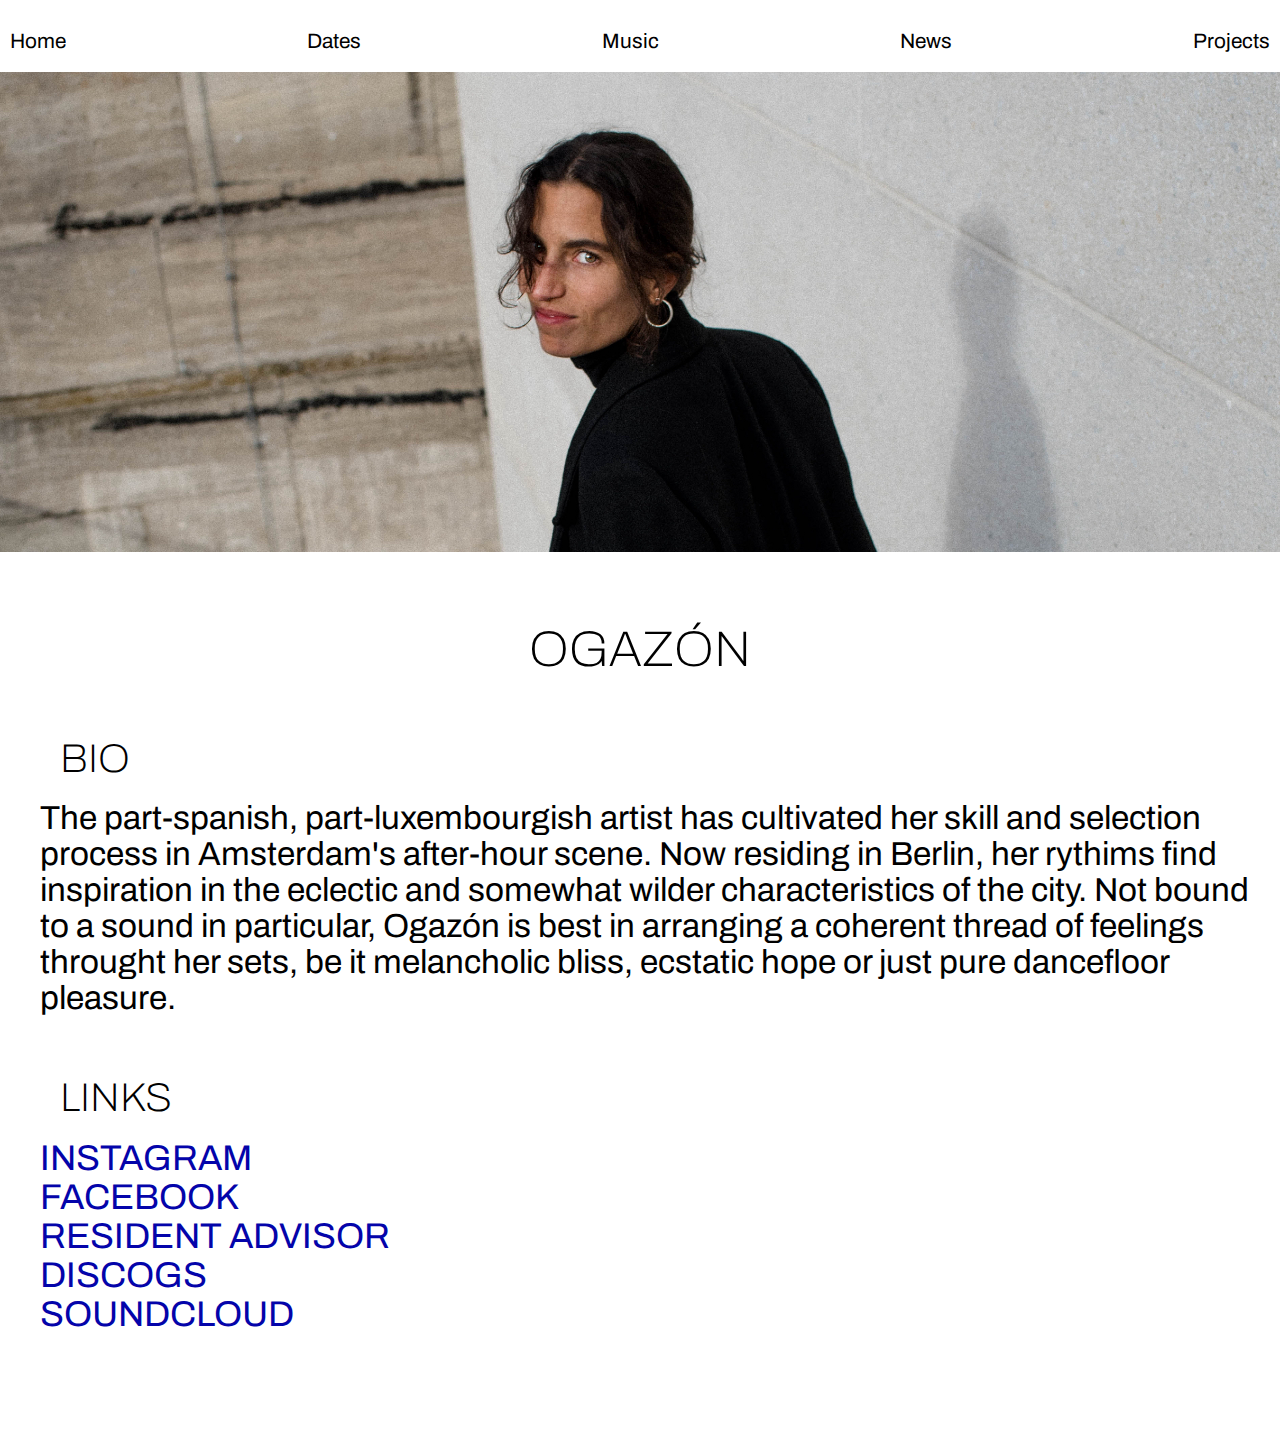
==== about.html @ 8d4702bf "added all edits" ====
<!DOCTYPE html>
<html lang="en">
  <head>
    <meta charset="UTF-8">
    <meta http-equiv="X-UA-Compatible" content="IE=edge">
    <meta name="viewport" content="width=device-width, initial-scale=1.0">
    <title>Ogazón</title>
    <link rel="stylesheet" href="styles.css">
</head>
  <body>
    <div class="navbar">
      <a href="index.html" class="navbar__links">Home</a>
      <a href="dates.html" class="navbar__links">Dates</a>
      <a href="music.html" class="navbar__links">Music</a>
      <a href="news.html" class="navbar__links">News</a>
      <a href="projects.html" class="navbar__links">Projects</a>
    </div>
    <div class="dates-img" id="em1"><img src="./images/Oggy_crop2.jpeg"  alt="Ogazón" loading="Ogazón_Photography"></div>
        <h1 style="padding-bottom: 0px; padding-top: 70px;"> OGAZÓN</h1>

        <div>
          <ul class="news" style="text-align:left; font-size: 1.6rem;">
            <h2 style="padding-left:20px"> BIO</h2>      
            <p>The part-spanish, part-luxembourgish artist has cultivated her skill and selection process in Amsterdam's after-hour scene. Now residing in Berlin, her rythims find inspiration in the eclectic and somewhat wilder characteristics of the city. Not bound to a sound in particular, Ogazón is best in arranging a coherent thread of feelings throught her sets, be it melancholic bliss, ecstatic hope or just pure dancefloor pleasure.</p>
            
          </ul>

          <ul class="social-links"></ul>

          <ul class="news" style="text-align: left; font-size: 1.6rem; padding-bottom: 100px;">
            <h2 style="padding-left:20px"> LINKS</h2>
            <li><a style="color:rgb(4, 4, 170);"href="https://www.instagram.com/ogazon.dj/">INSTAGRAM</a></li>
            <li><a style="color:rgb(4, 4, 170);";href="https://www.facebook.com/ogazon.music/"> FACEBOOK</a></li>
            <li><a style="color:rgb(4, 4, 170);"href="https://ra.co/dj/ogazon">RESIDENT ADVISOR</a></li>
            <li><a style="color: rgb(4, 4, 170);" href="https://www.discogs.com/user/nath.ogazon/collection?header=1">DISCOGS</a>
            <li><a style="color: rgb(4, 4, 170);" href="https://on.soundcloud.com/ndbtu"> SOUNDCLOUD</a></li>
         
          </ul>
   </div>
---- styles.css ----
@import url('https://fonts.googleapis.com/css2?family=Archivo:wght@100&display=swap');

* {
  box-sizing: border-box;
  margin:0;
  padding: 0;
  font-family: 'Archivo', sans-serif;
  overflow-x: hidden; /* Hide horizontal scrollbar */
}

body{
  color: white;
}

p{
  color: black;
}
.body-index{
  color: white;
  background-image: url(./images/img_2.jpg);
  background-attachment: fixed;
  background-position: center;
  background-repeat: no-repeat;
  background-size: cover;
  margin:0;
}

.navbar{
  display: flex; 
  justify-content: space-between; 
  background-color: none; 
  padding-top: 30px;
  padding-left: 10px;
  padding-right: 10px;
} 

h1 {
  color:black;
  text-align: center;
  padding-top: 150px;
  padding-bottom: 40px;
  font-size: 50px;
  font-weight: lighter;
}

ul {
  list-style-type: none;
}

li{
  font-size: 2.8vw;
}


.h1_dates{
  font-size: 3vw;
  padding-top: 30px;
  padding-bottom: 0px;
}

h2{
  color: black;
  padding-top: 60px;
  font-size: 40px;
  font-weight: lighter;
  padding-bottom: 20px;
}

@media screen and (min-width: 768px) {
  html {
    font-size: 110%;
  }
}

@media screen and (min-width: 1024px) {
  html {
    font-size: 120%;
  }
}

@media screen and (min-width: 1200px) {
  html {
    font-size: 130%;
  }
}

.dates {
  margin: auto;
  width: 100%; 
  padding-left: 100px;
  padding-right: 90px;
  padding-top: 20px;
}


.news {
  color: black;
}


a:hover[href="about.html"] {
  /* link to specific website */
  color: white;
  background-color: black;
}

a:link {
  color: black;
  text-decoration: none;
}

a:visited {
  color: black;
  text-decoration: none;
}

/* mouse over link */
a:hover {
  color:rgb(4, 4, 170);
}

/* selected link */
a:active {
  color: grey;
}

.music_links{
  text-align:right; 
  font-size:50px;
  display: flex;
}

.container {
  display: flex;
  flex-direction: column;
  align-items:center;
  text-align: center;;
}

.insta-grid{
  padding-top: 30px;
}

.news{
  padding-left: 40px;
}

  .flex-container {
    display: flex;
    justify-content: space-around;
    flex-wrap: wrap;
  }
  
  .flex-item-left {
    flex: 50%;
  }
  
  .flex-item-right {
    flex: 50%;
  }
  
  /* Responsive layout - makes a one column layout instead of a two-column layout */
  @media (max-width: 800px) {
    .flex-item-right, .flex-item-left {
      flex: 100%;
    }
  }


  .responsive-iframe {
    position: absolute;
    top: 0;
    left: 0;
    bottom: 0;
    right: 0;
    width: 100%;
    height: 100%;
    border: none;
  }
  


  .image-grid{
    display: flex;
    flex-wrap: wrap;
    gap:3px;
  }
  
  li-img {
    height: 40vh;
    flex-grow: 1;
  }
  
  img {
    max-height: 100%;
    min-width: 100%;
    object-fit: cover;
    vertical-align: bottom;
  }

  li:last-child {
    flex-grow: 10;
  }

  .homepage-button{
    color:white;
    font-size: 60px;
    border: solid 2px;
    padding: 30px;
    border-radius: 50px;
  }

  .content-index {
    width: 100%;
    height: 100%;
    width: 100vw;
    height: 100vh;
    text-align: center;
    vertical-align: middle;
    display: flex;
    justify-content: center;
    align-items: center;
  }


  .dates-img{
    height: 500px;
    padding-top: 20px;
  }

  
  .image-gallery {
    display: flex;
    flex-wrap: wrap;
    justify-content: center;
    gap: 10px;
  }
  
  .image-gallery > li {
    flex-basis: 350px; /* width: 350px; */
  }
  
  .image-gallery li img {
    object-fit: cover;
    max-width: 100%;
    height: auto;
    vertical-align: middle;
    border-radius: 5px;
  }
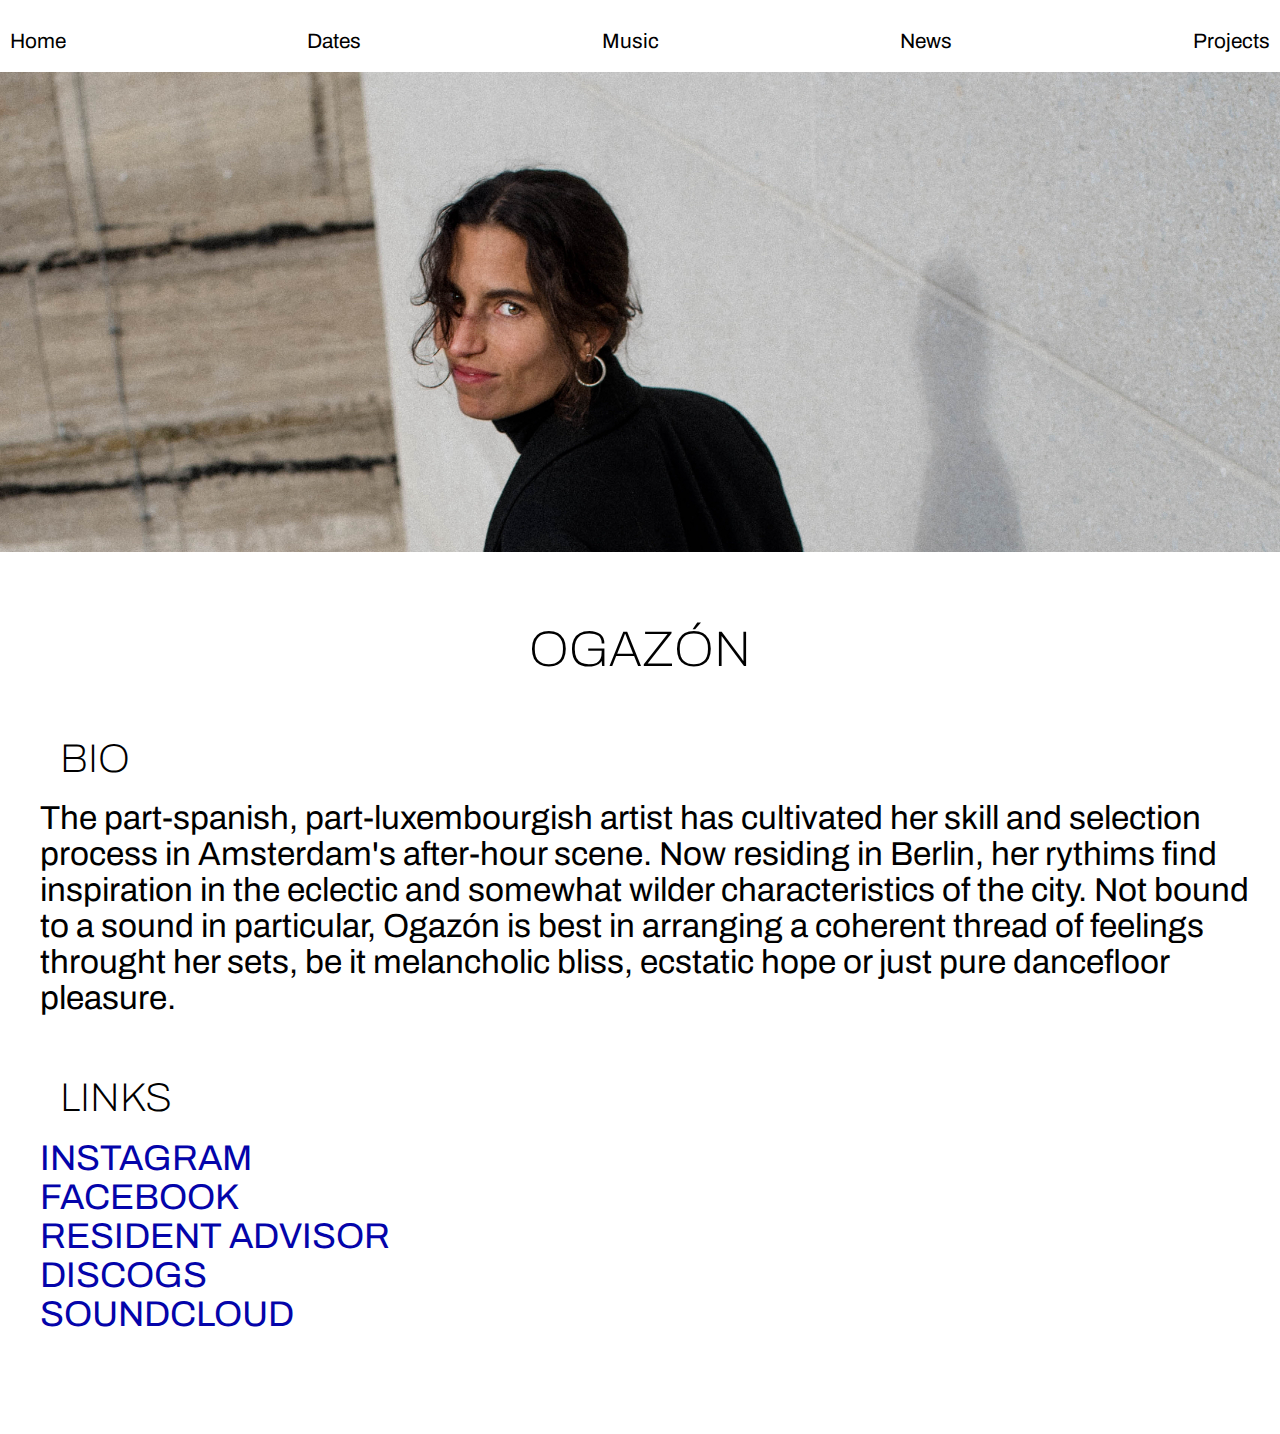
==== commit f4617b07: "added new pics" ====
--- a/about.html
+++ b/about.html
@@ -15,7 +15,7 @@
       <a href="news.html" class="navbar__links">News</a>
       <a href="projects.html" class="navbar__links">Projects</a>
     </div>
-    <div class="dates-img" id="em1"><img src="./images/Oggy_crop2.jpeg"  alt="Ogazón" loading="Ogazón_Photography"></div>
+    <div class="dates-img" id="em1" style="object-fit: cover; object-position: 100% 0;"><img src="./images/Oggy_crop2.jpeg"  alt="Ogazón" loading="Ogazón_Photography"></div>
         <h1 style="padding-bottom: 0px; padding-top: 70px;"> OGAZÓN</h1>
 
         <div>
--- a/styles.css
+++ b/styles.css
@@ -48,12 +48,12 @@
 }
 
 li{
-  font-size: 2.8vw;
+  font-size: 2.8vmax;
 }
 
 
 .h1_dates{
-  font-size: 3vw;
+  font-size: 3.2vmax;
   padding-top: 30px;
   padding-bottom: 0px;
 }
@@ -85,10 +85,9 @@
 }
 
 .dates {
-  margin: auto;
   width: 100%; 
-  padding-left: 100px;
-  padding-right: 90px;
+  padding-left: 10%;
+  padding-right: 10%;
   padding-top: 20px;
 }
 
@@ -96,7 +95,6 @@
 .news {
   color: black;
 }
-
 
 a:hover[href="about.html"] {
   /* link to specific website */
@@ -195,7 +193,6 @@
     max-height: 100%;
     min-width: 100%;
     object-fit: cover;
-    vertical-align: bottom;
   }
 
   li:last-child {
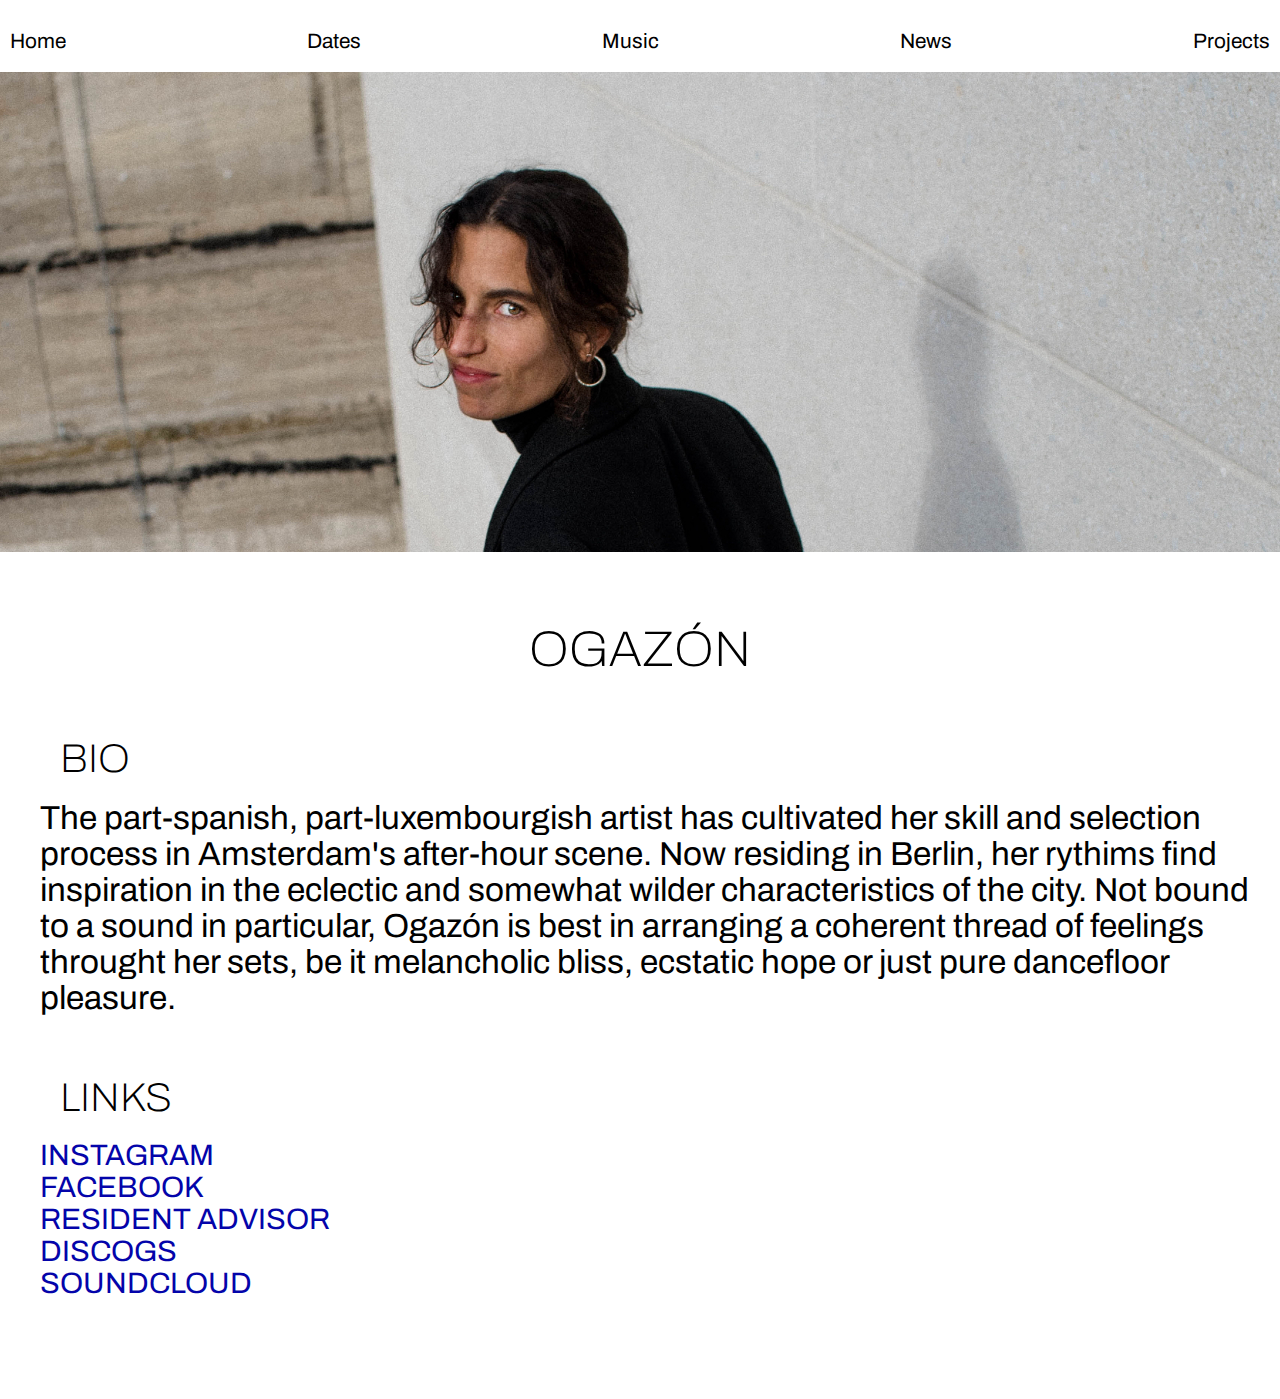
==== commit abbc5fcd: "added favicon" ====
--- a/about.html
+++ b/about.html
@@ -5,6 +5,7 @@
     <meta http-equiv="X-UA-Compatible" content="IE=edge">
     <meta name="viewport" content="width=device-width, initial-scale=1.0">
     <title>Ogazón</title>
+    <link rel="icon" type="image/x-icon" href="./images/vinyl.png">
     <link rel="stylesheet" href="styles.css">
 </head>
   <body>
--- a/styles.css
+++ b/styles.css
@@ -48,7 +48,7 @@
 }
 
 li{
-  font-size: 2.8vmax;
+  font-size: 2.3vmax;
 }
 
 
@@ -86,8 +86,8 @@
 
 .dates {
   width: 100%; 
-  padding-left: 10%;
-  padding-right: 10%;
+  padding-left: 5%;
+  padding-right: 5%;
   padding-top: 20px;
 }
 
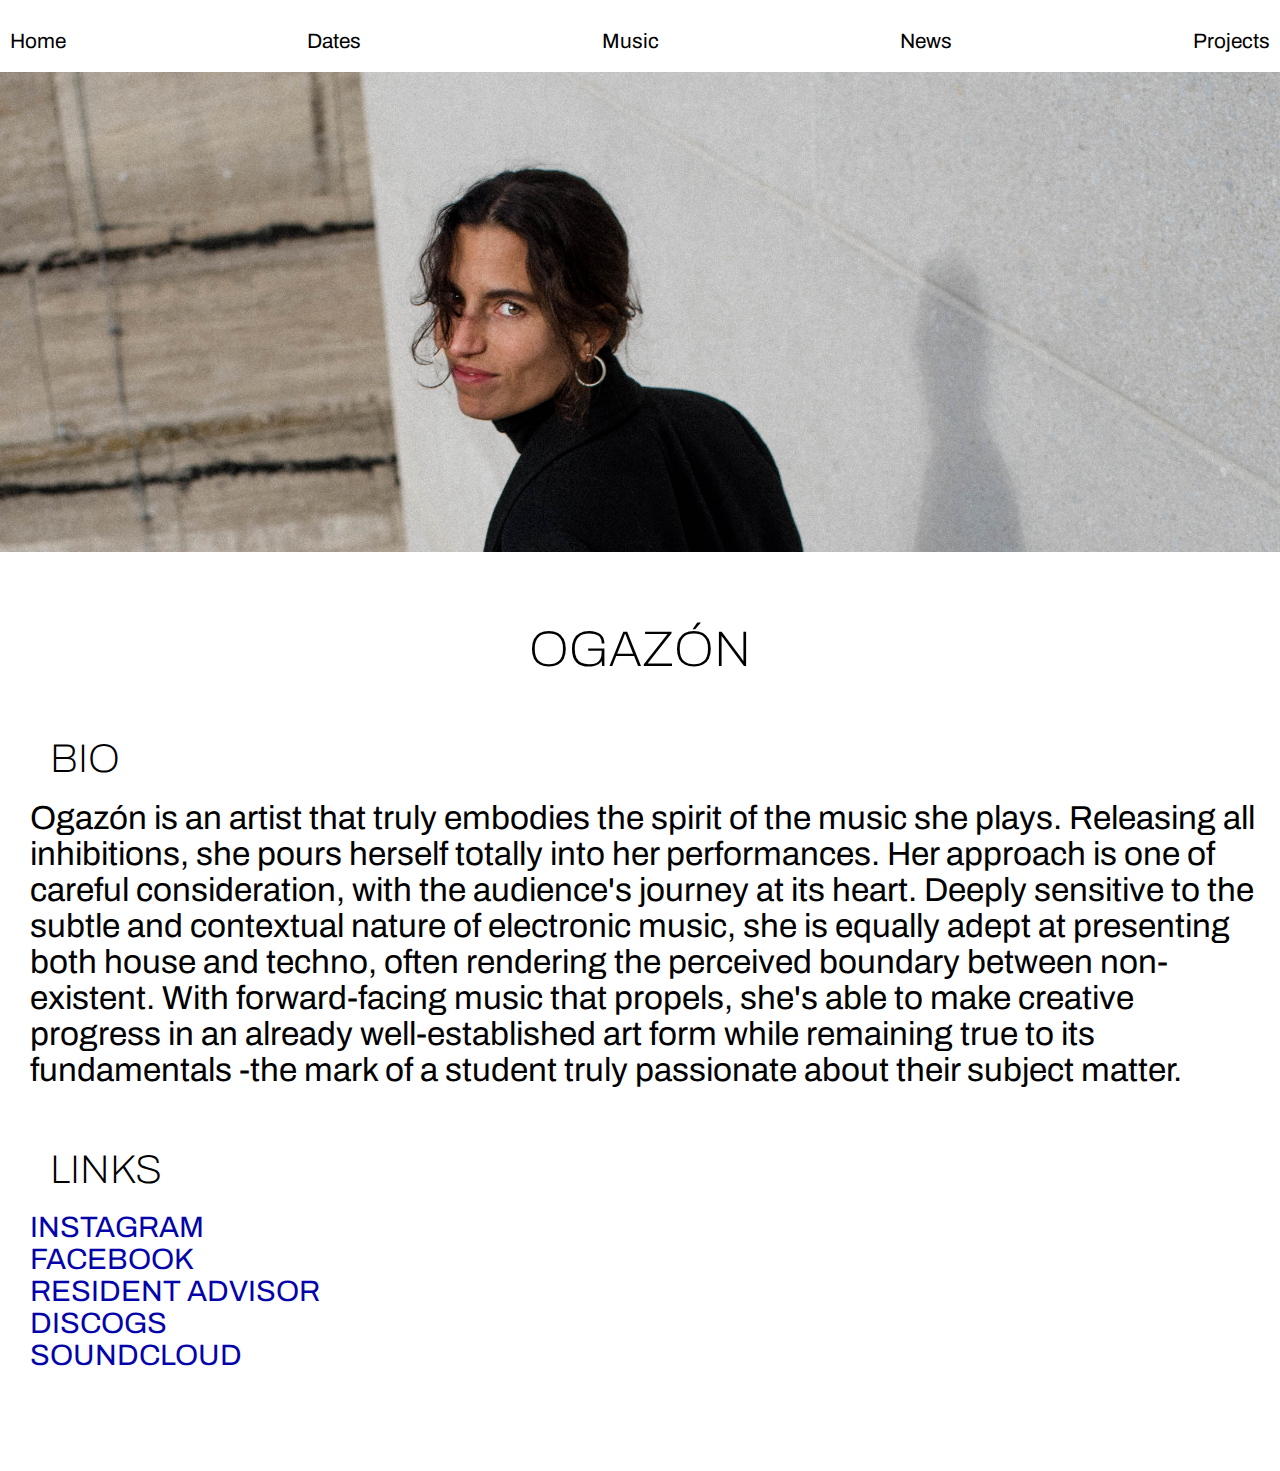
==== commit eb06cc10: "added new bio" ====
--- a/about.html
+++ b/about.html
@@ -22,7 +22,9 @@
         <div>
           <ul class="news" style="text-align:left; font-size: 1.6rem;">
             <h2 style="padding-left:20px"> BIO</h2>      
-            <p>The part-spanish, part-luxembourgish artist has cultivated her skill and selection process in Amsterdam's after-hour scene. Now residing in Berlin, her rythims find inspiration in the eclectic and somewhat wilder characteristics of the city. Not bound to a sound in particular, Ogazón is best in arranging a coherent thread of feelings throught her sets, be it melancholic bliss, ecstatic hope or just pure dancefloor pleasure.</p>
+            <p>Ogazón is an artist that truly embodies the spirit of the music she plays. Releasing all inhibitions, she pours herself totally into her performances. Her approach is one of careful consideration, with the audience's journey at its heart. Deeply sensitive to the subtle and contextual nature of electronic music, she is equally adept at presenting both house and techno, often rendering the perceived boundary between non-existent.
+
+            With forward-facing music that propels, she's able to make creative progress in an already well-established art form while remaining true to its fundamentals -the mark of a student truly passionate about their subject matter.</p>
             
           </ul>
 
--- a/styles.css
+++ b/styles.css
@@ -86,14 +86,9 @@
 
 .dates {
   width: 100%; 
-  padding-left: 5%;
+  padding-left: 12%;
   padding-right: 5%;
   padding-top: 20px;
-}
-
-
-.news {
-  color: black;
 }
 
 a:hover[href="about.html"] {
@@ -140,7 +135,9 @@
 }
 
 .news{
-  padding-left: 40px;
+  padding-left: 30px;
+  padding-right: 15px;
+  color: black;
 }
 
   .flex-container {
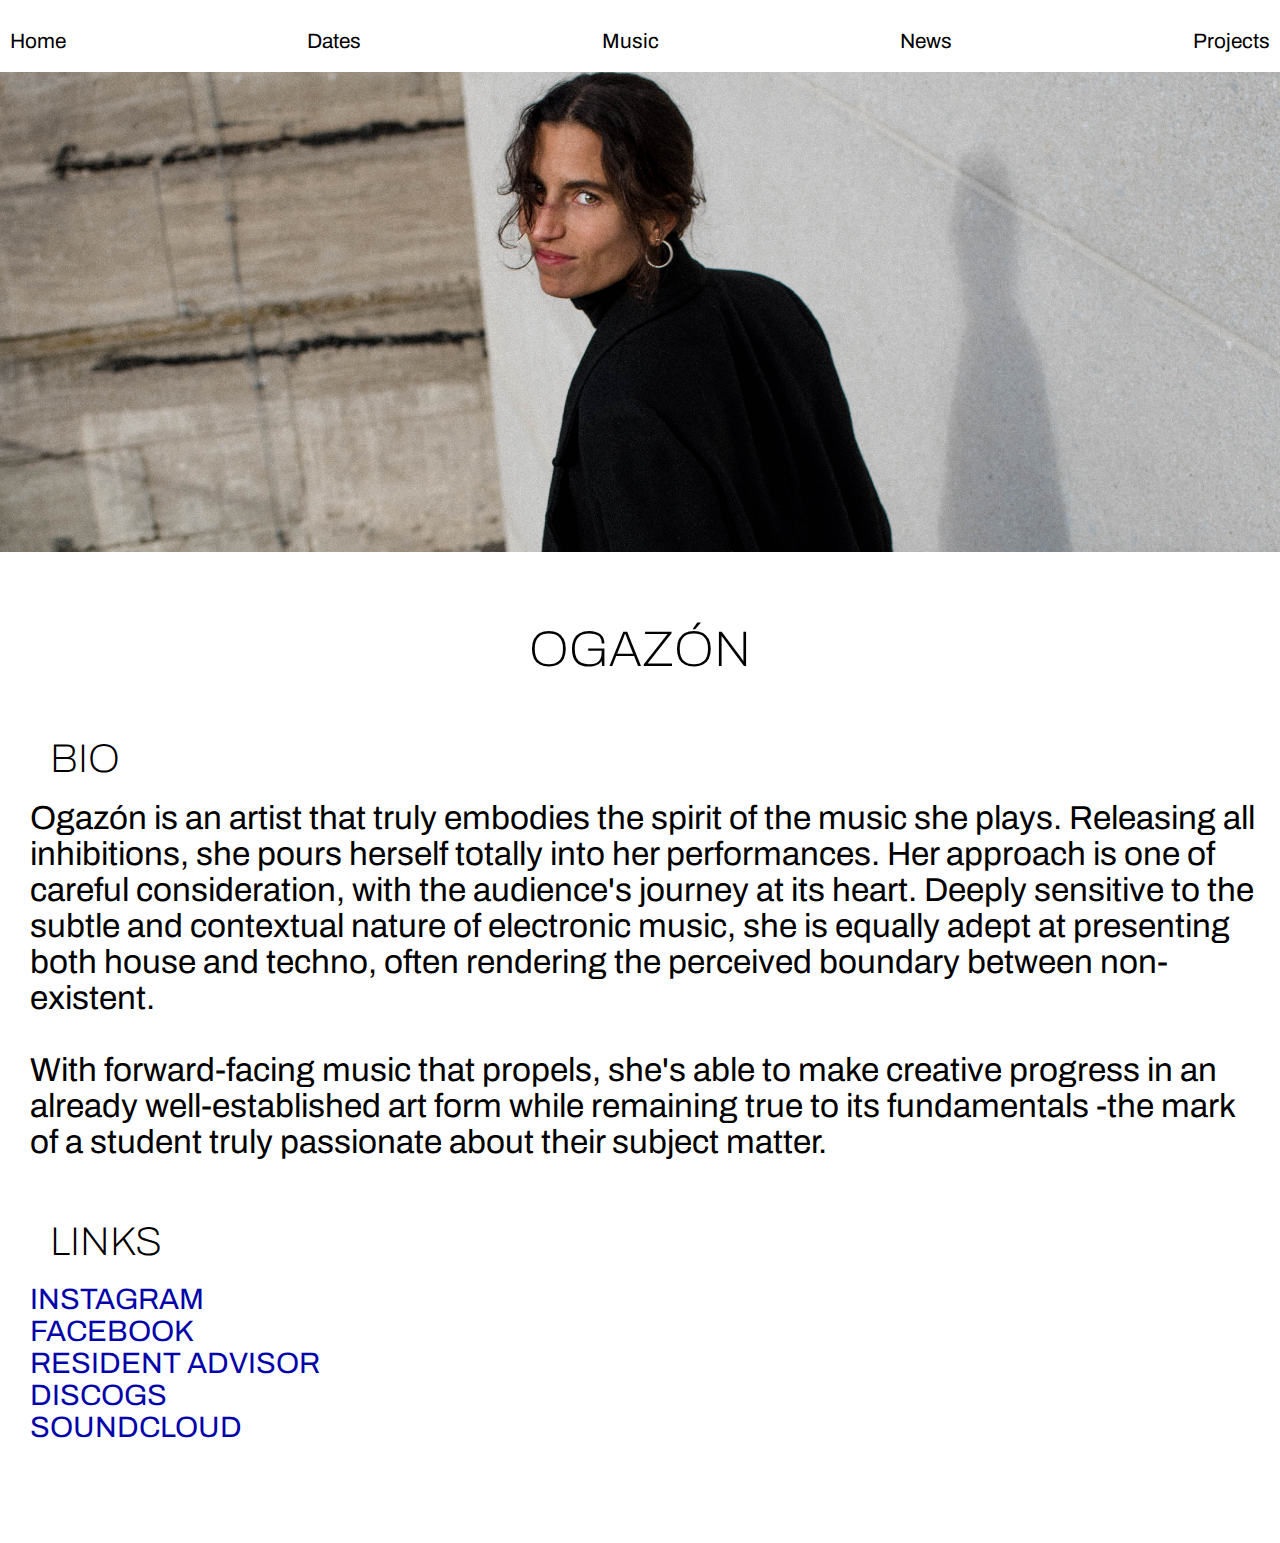
==== commit 08f31c94: "changed pic position (no more scrollbar)" ====
--- a/about.html
+++ b/about.html
@@ -16,14 +16,16 @@
       <a href="news.html" class="navbar__links">News</a>
       <a href="projects.html" class="navbar__links">Projects</a>
     </div>
-    <div class="dates-img" id="em1" style="object-fit: cover; object-position: 100% 0;"><img src="./images/Oggy_crop2.jpeg"  alt="Ogazón" loading="Ogazón_Photography"></div>
+    <div  id="em1"><img src="./images/Oggy_crop3.jpeg" style="max-height:500px; padding-top:20px; max-width: 100%; position:relative;width:100%;display:flex;justify-content:left;align-items:center;" alt="Ogazón" loading="Ogazón_Photography"></div>
         <h1 style="padding-bottom: 0px; padding-top: 70px;"> OGAZÓN</h1>
 
         <div>
           <ul class="news" style="text-align:left; font-size: 1.6rem;">
             <h2 style="padding-left:20px"> BIO</h2>      
             <p>Ogazón is an artist that truly embodies the spirit of the music she plays. Releasing all inhibitions, she pours herself totally into her performances. Her approach is one of careful consideration, with the audience's journey at its heart. Deeply sensitive to the subtle and contextual nature of electronic music, she is equally adept at presenting both house and techno, often rendering the perceived boundary between non-existent.
-
+<br>
+   
+<br>
             With forward-facing music that propels, she's able to make creative progress in an already well-established art form while remaining true to its fundamentals -the mark of a student truly passionate about their subject matter.</p>
             
           </ul>
--- a/styles.css
+++ b/styles.css
@@ -190,6 +190,8 @@
     max-height: 100%;
     min-width: 100%;
     object-fit: cover;
+    display: flex;
+
   }
 
   li:last-child {
@@ -220,6 +222,8 @@
   .dates-img{
     height: 500px;
     padding-top: 20px;
+    max-width: 100%;
+
   }
 
   
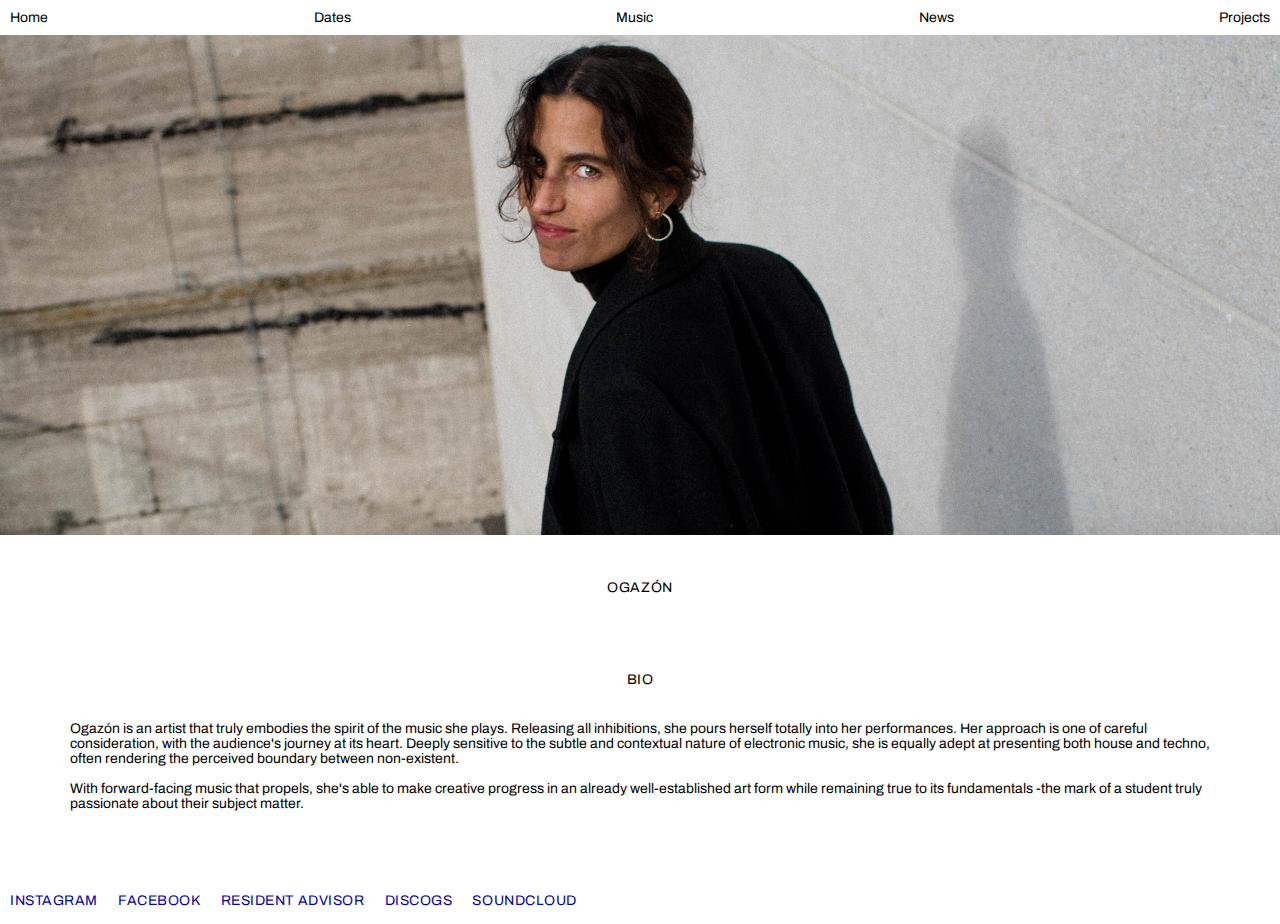
==== commit 079c5e87: "changed style" ====
--- a/about.html
+++ b/about.html
@@ -16,29 +16,31 @@
       <a href="news.html" class="navbar__links">News</a>
       <a href="projects.html" class="navbar__links">Projects</a>
     </div>
-    <div  id="em1"><img src="./images/Oggy_crop3.jpeg" style="max-height:500px; padding-top:20px; max-width: 100%; position:relative;width:100%;display:flex;justify-content:left;align-items:center;" alt="Ogazón" loading="Ogazón_Photography"></div>
-        <h1 style="padding-bottom: 0px; padding-top: 70px;"> OGAZÓN</h1>
+    <div  id="em1"><img src="./images/Oggy_crop3.jpeg" style="max-height:500px; max-width: 100%; position:relative;width:100%;display:flex;justify-content:left;align-items:center;" alt="Ogazón" loading="Ogazón_Photography"></div>
+        <h1 style="padding-bottom: 0px; padding-top: 70px; padding-bottom: 0px; padding-top: 40px; text-align:center"> OGAZÓN</h1>
 
         <div>
           <ul class="news" style="text-align:left; font-size: 1.6rem;">
-            <h2 style="padding-left:20px"> BIO</h2>      
-            <p>Ogazón is an artist that truly embodies the spirit of the music she plays. Releasing all inhibitions, she pours herself totally into her performances. Her approach is one of careful consideration, with the audience's journey at its heart. Deeply sensitive to the subtle and contextual nature of electronic music, she is equally adept at presenting both house and techno, often rendering the perceived boundary between non-existent.
+            <h1 class="news" style="padding-bottom: 0px; padding-top: 20px; text-align:center"> BIO</h1>   
+            <div style="text-align: center;">
+                <p style="margin: 1em 5em 1em; text-align: left;">Ogazón is an artist that truly embodies the spirit of the music she plays. Releasing all inhibitions, she pours herself totally into her performances. Her approach is one of careful consideration, with the audience's journey at its heart. Deeply sensitive to the subtle and contextual nature of electronic music, she is equally adept at presenting both house and techno, often rendering the perceived boundary between non-existent.
 <br>
    
 <br>
             With forward-facing music that propels, she's able to make creative progress in an already well-established art form while remaining true to its fundamentals -the mark of a student truly passionate about their subject matter.</p>
+          </div>
             
           </ul>
 
           <ul class="social-links"></ul>
 
-          <ul class="news" style="text-align: left; font-size: 1.6rem; padding-bottom: 100px;">
-            <h2 style="padding-left:20px"> LINKS</h2>
-            <li><a style="color:rgb(4, 4, 170);"href="https://www.instagram.com/ogazon.dj/">INSTAGRAM</a></li>
-            <li><a style="color:rgb(4, 4, 170);";href="https://www.facebook.com/ogazon.music/"> FACEBOOK</a></li>
-            <li><a style="color:rgb(4, 4, 170);"href="https://ra.co/dj/ogazon">RESIDENT ADVISOR</a></li>
-            <li><a style="color: rgb(4, 4, 170);" href="https://www.discogs.com/user/nath.ogazon/collection?header=1">DISCOGS</a>
-            <li><a style="color: rgb(4, 4, 170);" href="https://on.soundcloud.com/ndbtu"> SOUNDCLOUD</a></li>
-         
-          </ul>
+          <div class="list-container">
+            <ol class="horizontal-list">
+
+              <li><a style="color:rgb(4, 4, 170);"href="https://www.instagram.com/ogazon.dj/">INSTAGRAM</a></li>
+              <li><a style="color:rgb(4, 4, 170);";href="https://www.facebook.com/ogazon.music/"> FACEBOOK</a></li>
+              <li><a style="color:rgb(4, 4, 170);"href="https://ra.co/dj/ogazon">RESIDENT ADVISOR</a></li>
+              <li><a style="color: rgb(4, 4, 170);" href="https://www.discogs.com/user/nath.ogazon/collection?header=1">DISCOGS</a>
+              <li><a style="color: rgb(4, 4, 170);" href="https://on.soundcloud.com/ndbtu"> SOUNDCLOUD</a></li>
+          </ol>
    </div>--- a/styles.css
+++ b/styles.css
@@ -14,6 +14,7 @@
 
 p{
   color: black;
+  font-size: 14px;
 }
 .body-index{
   color: white;
@@ -22,53 +23,90 @@
   background-position: center;
   background-repeat: no-repeat;
   background-size: cover;
+  max-height: 100%;
+  max-width: 100%;
   margin:0;
+  overflow-y: hidden;
 }
 
 .navbar{
+  font-size: 14px;
   display: flex; 
   justify-content: space-between; 
   background-color: none; 
-  padding-top: 30px;
-  padding-left: 10px;
-  padding-right: 10px;
+  padding: 10px;
 } 
 
 h1 {
-  color:black;
-  text-align: center;
+  /* color:black;
+  text-align: left;
   padding-top: 150px;
   padding-bottom: 40px;
-  font-size: 50px;
+  padding-left: 20px;
+  font-size: 3.2vmax;
   font-weight: lighter;
+  color: black;
+  padding-bottom: 20px; */
+  
+
+  
+  font-weight: 400;
+  font-style: normal;
+  line-height: 1.8em;
+  font-size: 14px;
+  letter-spacing: .04em;
+  margin: 0 0 1em;
+  color: black;
+
 }
 
 ul {
   list-style-type: none;
+  margin: 1em 0 1em;
 }
 
 li{
-  font-size: 2.3vmax;
+  font-weight: 400;
+  font-style: normal;
+  line-height: 1.2em;
+  font-size: 14px;
+  letter-spacing: .04em;
+  margin: 0 0 1em;
+  display: block;
+    margin-block-start: 1em;
+    margin-block-end: 1em;
+    margin-inline-start: 0px;
+    margin-inline-end: 0px;
 }
 
 
 .h1_dates{
-  font-size: 3.2vmax;
-  padding-top: 30px;
+  /* font-size: 3.2vmax;
+  padding-top: 25px;
   padding-bottom: 0px;
+  padding-left: 30px; */
+
+  font-weight: 400;
+  font-style: normal;
+  line-height: 1.2em;
+  font-size: 14px;
+  letter-spacing: .04em;
+  margin: 1em 0 1em;
+  color: black;
+
 }
 
 h2{
   color: black;
-  padding-top: 60px;
-  font-size: 40px;
+  padding-top: 20px;
+  font-size: 14px;
   font-weight: lighter;
   padding-bottom: 20px;
 }
 
 @media screen and (min-width: 768px) {
   html {
-    font-size: 110%;
+    font-size: 14px;
   }
 }
 
@@ -86,9 +124,10 @@
 
 .dates {
   width: 100%; 
-  padding-left: 12%;
+  padding-left: 18%;
   padding-right: 5%;
   padding-top: 20px;
+  padding-bottom: 20px;
 }
 
 a:hover[href="about.html"] {
@@ -135,9 +174,10 @@
 }
 
 .news{
-  padding-left: 30px;
-  padding-right: 15px;
-  color: black;
+  /* margin-left: 150px;
+  text-align: center; */
+  color: black;
+  
 }
 
   .flex-container {
@@ -159,6 +199,20 @@
     .flex-item-right, .flex-item-left {
       flex: 100%;
     }
+  }
+  .list-container {
+    width: 100%;
+  }
+  
+  .horizontal-list {
+    display: flex;
+    justify-content: space-between; 
+    padding: 0;
+  }
+  
+  .horizontal-list li {
+    margin-right: 10px;
+    margin-left: 10px;
   }
 
 
@@ -221,9 +275,7 @@
 
   .dates-img{
     height: 500px;
-    padding-top: 20px;
     max-width: 100%;
-
   }
 
   
